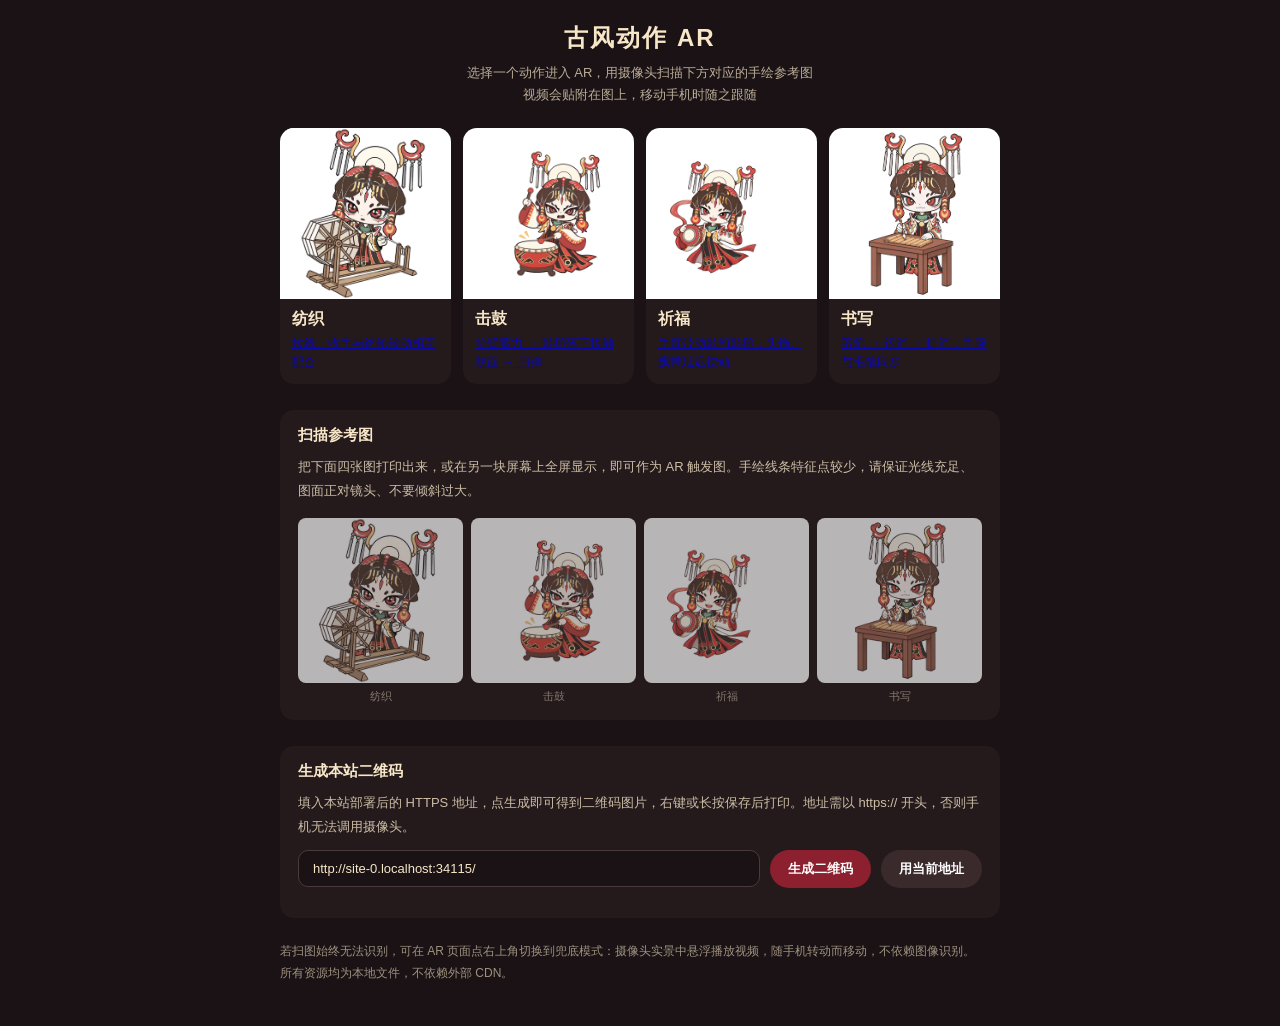
==== index.html @ 64b0b8af "Deploy 古风动作 AR 网页：四个动作图像追踪 + 陀螺仪兜底" ====
<!DOCTYPE html>
<html lang="zh-CN">
<head>
<meta charset="UTF-8">
<meta name="viewport" content="width=device-width, initial-scale=1.0, viewport-fit=cover">
<meta name="apple-mobile-web-app-capable" content="yes">
<link rel="icon" href="data:,">
<title>古风动作 AR</title>
<style>
  * { box-sizing: border-box; -webkit-tap-highlight-color: transparent; }
  html, body { margin: 0; padding: 0; background: #1a1214; color: #f7e7c8; font-family: -apple-system, "PingFang SC", "Microsoft YaHei", sans-serif; }
  body { min-height: 100vh; padding: calc(22px + env(safe-area-inset-top)) 16px calc(30px + env(safe-area-inset-bottom)); }
  .wrap { max-width: 720px; margin: 0 auto; }
  header { text-align: center; margin-bottom: 22px; }
  h1 { font-size: 24px; margin: 0 0 8px; font-weight: 700; letter-spacing: 2px; }
  .sub { font-size: 13px; line-height: 1.7; opacity: .72; margin: 0; }
  .grid { display: grid; grid-template-columns: repeat(2, 1fr); gap: 12px; }
  @media (min-width: 620px) { .grid { grid-template-columns: repeat(4, 1fr); } }
  .card { position: relative; display: block; padding: 0; border: 0; border-radius: 14px; overflow: hidden; background: #241a1c; cursor: pointer; text-align: left; transition: transform .15s; }
  .card:active { transform: scale(.97); }
  .thumb { width: 100%; aspect-ratio: 1/1; object-fit: contain; background: #fff; display: block; }
  .cap { padding: 10px 12px 13px; }
  .cap b { display: block; font-size: 16px; margin-bottom: 4px; color: #f7e7c8; }
  .cap span { display: block; font-size: 12px; line-height: 1.55; opacity: .68; }
  .sec { margin-top: 26px; padding: 16px 18px; border-radius: 14px; background: #241a1c; }
  .sec h2 { font-size: 15px; margin: 0 0 10px; }
  .sec p { font-size: 13px; line-height: 1.8; margin: 0 0 8px; opacity: .8; }
  .sec p:last-child { margin-bottom: 0; }
  .row { display: flex; gap: 10px; flex-wrap: wrap; align-items: center; margin-top: 12px; }
  .btn { appearance: none; border: 0; border-radius: 999px; padding: 10px 18px; font-size: 13px; font-weight: 600; color: #fff; background: #8c202e; cursor: pointer; }
  .btn.ghost { background: #3a2a2c; }
  input[type=text] { flex: 1 1 200px; min-width: 0; padding: 10px 14px; border-radius: 10px; border: 1px solid #4a3a3c; background: #1a1214; color: #f7e7c8; font-size: 13px; }
  #qrbox { margin-top: 14px; text-align: center; }
  #qrbox canvas, #qrbox img { border-radius: 10px; background: #fff; padding: 8px; max-width: 100%; }
  #qrtext { font-size: 12px; opacity: .66; margin-top: 8px; word-break: break-all; }
  .ref { display: grid; grid-template-columns: repeat(4, 1fr); gap: 8px; margin-top: 12px; }
  .ref img { width: 100%; aspect-ratio: 1/1; object-fit: contain; background: #fff; border-radius: 8px; }
  .ref div { font-size: 11px; text-align: center; margin-top: 4px; opacity: .68; }
  .note { margin-top: 22px; font-size: 12px; line-height: 1.85; opacity: .6; }
</style>
</head>
<body>
<div class="wrap">
  <header>
    <h1>古风动作 AR</h1>
    <p class="sub">选择一个动作进入 AR，用摄像头扫描下方对应的手绘参考图<br>视频会贴附在图上，移动手机时随之跟随</p>
  </header>

  <div class="grid" id="grid"></div>

  <div class="sec">
    <h2>扫描参考图</h2>
    <p>把下面四张图打印出来，或在另一块屏幕上全屏显示，即可作为 AR 触发图。手绘线条特征点较少，请保证光线充足、图面正对镜头、不要倾斜过大。</p>
    <div class="ref" id="ref"></div>
  </div>

  <div class="sec">
    <h2>生成本站二维码</h2>
    <p>填入本站部署后的 HTTPS 地址，点生成即可得到二维码图片，右键或长按保存后打印。地址需以 https:// 开头，否则手机无法调用摄像头。</p>
    <div class="row">
      <input type="text" id="urlin" placeholder="https://your-name.github.io/your-repo/">
      <button class="btn" id="gen">生成二维码</button>
      <button class="btn ghost" id="autourl">用当前地址</button>
    </div>
    <div id="qrbox"></div>
    <div id="qrtext"></div>
  </div>

  <p class="note">
    若扫图始终无法识别，可在 AR 页面点右上角切换到兜底模式：摄像头实景中悬浮播放视频，随手机转动而移动，不依赖图像识别。<br>
    所有资源均为本地文件，不依赖外部 CDN。
  </p>
</div>

<script src="assets/actions.js"></script>
<script src="assets/lib/qrcode.bundle.min.js"></script>
<script>
(function () {
  'use strict';
  var grid = document.getElementById('grid');
  var ref = document.getElementById('ref');

  window.AR_ORDER.forEach(function (key) {
    var a = window.getAction(key);
    var card = document.createElement('a');
    card.className = 'card';
    card.href = 'ar.html?action=' + key + '&mode=ar';

    var img = document.createElement('img');
    img.className = 'thumb';
    img.src = a.img;
    img.alt = a.name;
    img.loading = 'lazy';
    card.appendChild(img);

    var cap = document.createElement('div');
    cap.className = 'cap';
    cap.innerHTML = '<b></b><span></span>';
    cap.querySelector('b').textContent = a.name;
    cap.querySelector('span').textContent = a.desc;
    card.appendChild(cap);
    grid.appendChild(card);

    var cell = document.createElement('div');
    var rimg = document.createElement('img');
    rimg.src = a.img;
    rimg.alt = a.name + ' 参考图';
    rimg.loading = 'lazy';
    var rlab = document.createElement('div');
    rlab.textContent = a.name;
    cell.appendChild(rimg);
    cell.appendChild(rlab);
    ref.appendChild(cell);
  });

  // 预填当前站点根地址
  var urlin = document.getElementById('urlin');
  var base = location.href.split('?')[0].replace(/\/[^\/]*$/, '/');
  urlin.value = base;

  document.getElementById('autourl').addEventListener('click', function () {
    urlin.value = base;
  });

  function render(u) {
    var box = document.getElementById('qrbox');
    var txt = document.getElementById('qrtext');
    box.innerHTML = '';
    txt.textContent = '';
    if (!/^https:\/\//i.test(u)) {
      txt.textContent = '地址必须以 https:// 开头，否则手机扫码后无法调用摄像头。';
      return;
    }
    if (!window.QRCode) {
      txt.textContent = '二维码库未加载。';
      return;
    }
    var canvas = document.createElement('canvas');
    box.appendChild(canvas);
    window.QRCode.toCanvas(canvas, u, {
      width: 260,
      margin: 2,
      errorCorrectionLevel: 'M',
      color: { dark: '#1a1214', light: '#ffffff' }
    }, function (err) {
      if (err) { txt.textContent = '生成失败：' + err.message; return; }
      txt.textContent = u;
      var dl = document.createElement('a');
      dl.className = 'btn ghost';
      dl.style.display = 'inline-block';
      dl.style.marginTop = '10px';
      dl.textContent = '下载二维码';
      dl.download = 'ar-qrcode.png';
      dl.href = canvas.toDataURL('image/png');
      document.getElementById('qrbox').appendChild(dl);
    });
  }

  document.getElementById('gen').addEventListener('click', function () {
    render(urlin.value.trim());
  });
  urlin.addEventListener('keydown', function (e) {
    if (e.key === 'Enter') render(urlin.value.trim());
  });
})();
</script>
</body>
</html>
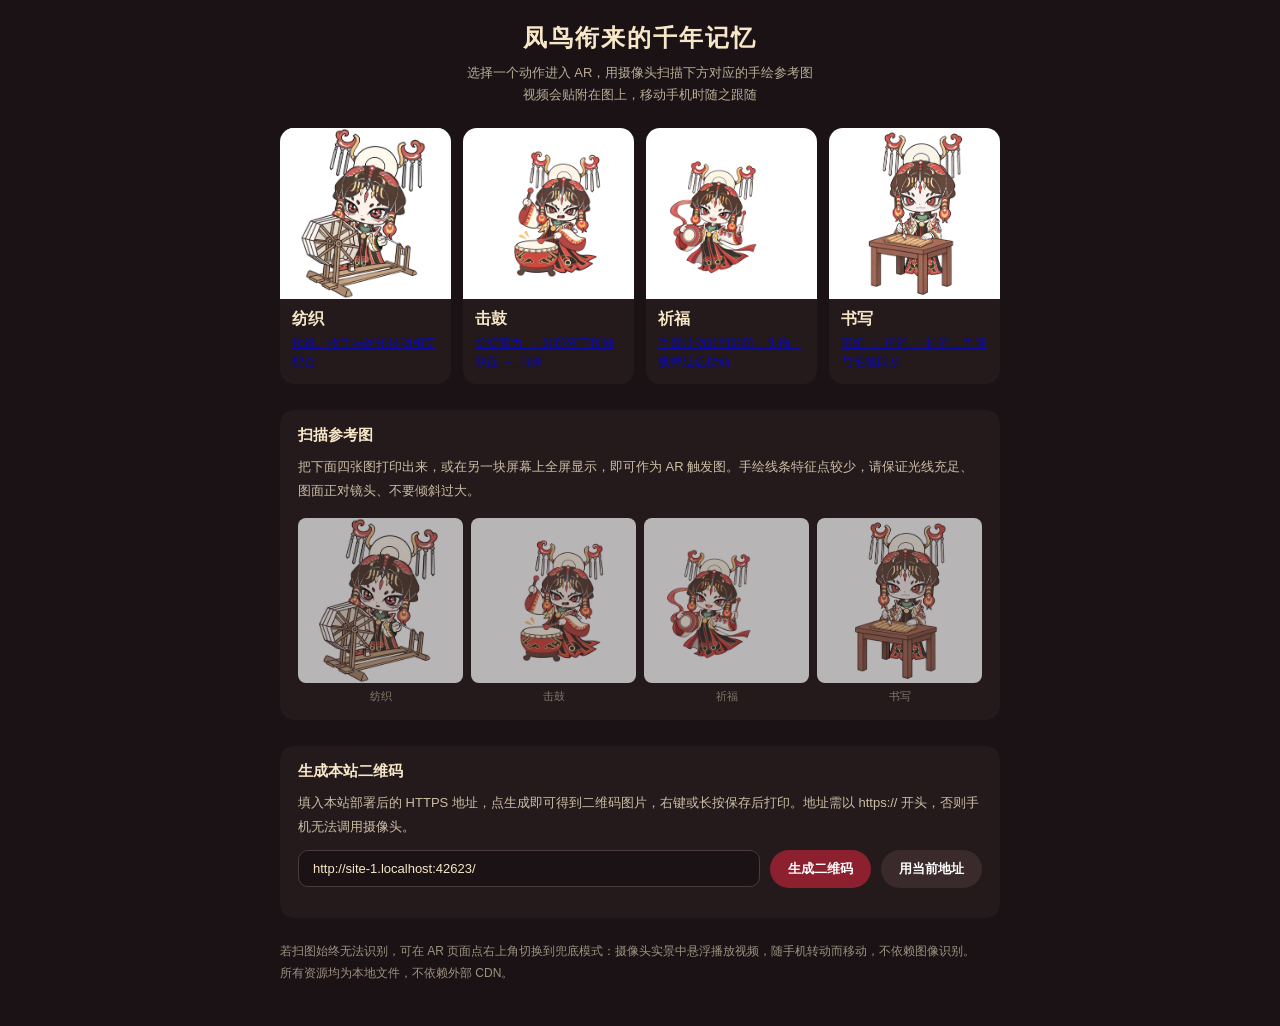
==== commit 125afa17: "Set exhibition title and transparent AR animation background" ====
--- a/index.html
+++ b/index.html
@@ -5,7 +5,7 @@
 <meta name="viewport" content="width=device-width, initial-scale=1.0, viewport-fit=cover">
 <meta name="apple-mobile-web-app-capable" content="yes">
 <link rel="icon" href="data:,">
-<title>古风动作 AR</title>
+<title>凤鸟衔来的千年记忆</title>
 <style>
   * { box-sizing: border-box; -webkit-tap-highlight-color: transparent; }
   html, body { margin: 0; padding: 0; background: #1a1214; color: #f7e7c8; font-family: -apple-system, "PingFang SC", "Microsoft YaHei", sans-serif; }
@@ -42,7 +42,7 @@
 <body>
 <div class="wrap">
   <header>
-    <h1>古风动作 AR</h1>
+    <h1>凤鸟衔来的千年记忆</h1>
     <p class="sub">选择一个动作进入 AR，用摄像头扫描下方对应的手绘参考图<br>视频会贴附在图上，移动手机时随之跟随</p>
   </header>
 
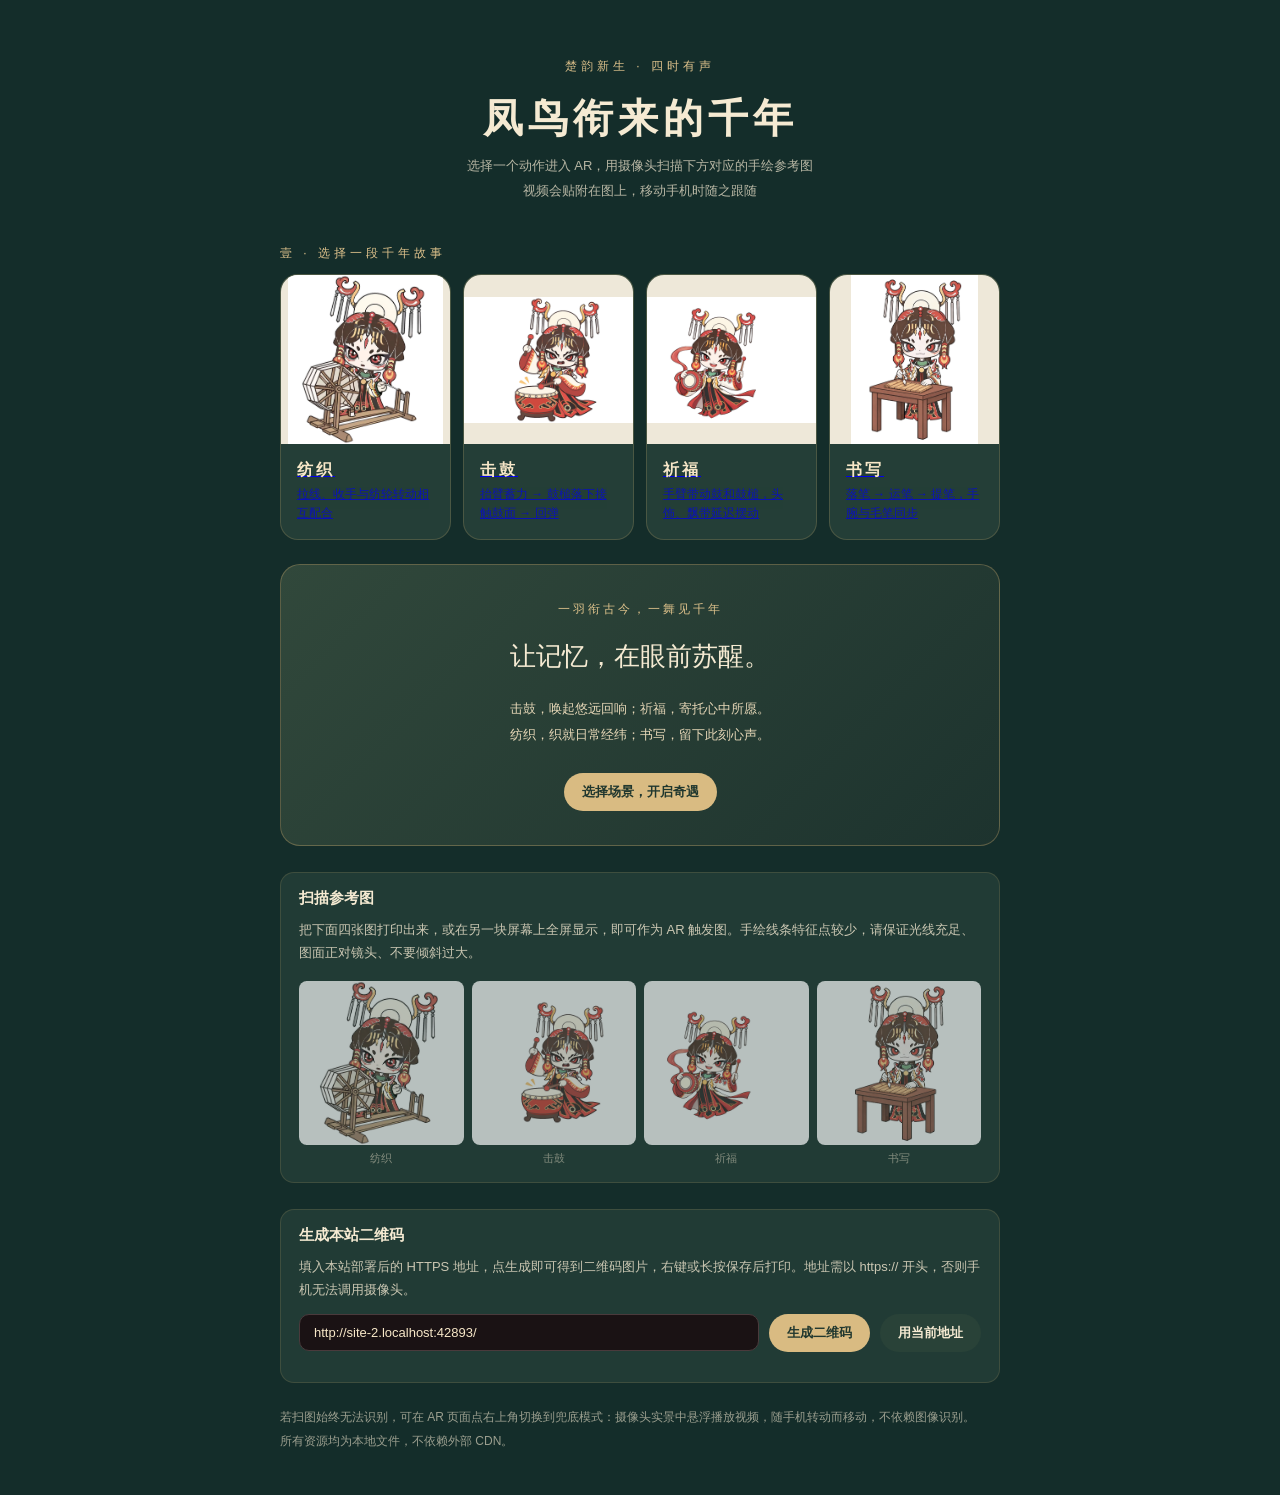
==== commit 08aca795: "Enrich AR presentation and rename to 凤鸟衔来的千年" ====
--- a/index.html
+++ b/index.html
@@ -5,7 +5,7 @@
 <meta name="viewport" content="width=device-width, initial-scale=1.0, viewport-fit=cover">
 <meta name="apple-mobile-web-app-capable" content="yes">
 <link rel="icon" href="data:,">
-<title>凤鸟衔来的千年记忆</title>
+<title>凤鸟衔来的千年</title>
 <style>
   * { box-sizing: border-box; -webkit-tap-highlight-color: transparent; }
   html, body { margin: 0; padding: 0; background: #1a1214; color: #f7e7c8; font-family: -apple-system, "PingFang SC", "Microsoft YaHei", sans-serif; }
@@ -38,15 +38,15 @@
   .ref div { font-size: 11px; text-align: center; margin-top: 4px; opacity: .68; }
   .note { margin-top: 22px; font-size: 12px; line-height: 1.85; opacity: .6; }
 </style>
-</head>
+<link rel="stylesheet" href="assets/story.css"></head>
 <body>
 <div class="wrap">
-  <header>
-    <h1>凤鸟衔来的千年记忆</h1>
+  <header><div class="eyebrow">楚韵新生 · 四时有声</div>
+    <h1>凤鸟衔来的千年</h1>
     <p class="sub">选择一个动作进入 AR，用摄像头扫描下方对应的手绘参考图<br>视频会贴附在图上，移动手机时随之跟随</p>
   </header>
 
-  <div class="grid" id="grid"></div>
+<p class="chapter">壹 · 选择一段千年故事</p><div class="grid" id="grid"></div><section class="story"><span>一羽衔古今，一舞见千年</span><h2>让记忆，在眼前苏醒。</h2><p>击鼓，唤起悠远回响；祈福，寄托心中所愿。<br>纺织，织就日常经纬；书写，留下此刻心声。</p><a href="ar.html?action=drum&mode=ar" id="hero-start" class="btn">选择场景，开启奇遇</a></section>
 
   <div class="sec">
     <h2>扫描参考图</h2>
@@ -80,6 +80,7 @@
   var grid = document.getElementById('grid');
   var ref = document.getElementById('ref');
 
+  document.getElementById('hero-start').href='ar.html?action='+window.AR_ORDER[0]+'&mode=ar';
   window.AR_ORDER.forEach(function (key) {
     var a = window.getAction(key);
     var card = document.createElement('a');
--- a/assets/story.css
+++ b/assets/story.css
@@ -0,0 +1,2 @@
+/* Presentation only: preserve existing tracking and video materials. */
+:root{--gold:#ddc18b;--ink:#142d2a;--paper:#f5ead2}body{color:var(--paper);background:var(--ink);font-family:"PingFang SC","Microsoft YaHei",sans-serif}.eyebrow,.chapter{letter-spacing:4px;color:var(--gold);font-size:12px}.eyebrow{margin:16px 0}header h1{font-family:"Songti SC",SimSun,serif;font-size:clamp(26px,5vw,40px);letter-spacing:5px}header{padding:20px 0}.sub{line-height:1.9!important}.card{border:1px solid #b4996544;border-radius:18px;background:#243e37}.card .thumb{background:#eee8d9}.cap{padding:16px}.cap b{letter-spacing:3px}.sec{background:#213b35;border:1px solid #b4996533}.story{padding:34px 22px;margin:24px 0;background:linear-gradient(135deg,#31483b,#1d332e);border:1px solid #b4996566;border-radius:20px;text-align:center}.story span{font-size:12px;letter-spacing:3px;color:var(--gold)}.story h2{font-family:SimSun,serif;font-weight:400;font-size:26px}.story p{font-size:13px;line-height:2;color:#e6d7b7}.story a{display:inline-block;text-decoration:none;margin-top:12px}.btn{background:#d9bb82;color:#20372e}.btn.ghost{background:#294238;color:#f5ead2}.note{line-height:2}#start-overlay{background:radial-gradient(ellipse at 50% 30%,#365344,#142a26 75%)}#start-overlay h1{font-family:SimSun,serif;line-height:1.7;letter-spacing:3px}#story-title{position:fixed;top:calc(76px + env(safe-area-inset-top));left:22px;z-index:39;color:#f5ead2;text-shadow:0 2px 12px #000;pointer-events:none}#story-title small{font-size:11px;letter-spacing:3px;color:#e4c58c}#story-title h1{font-size:22px;letter-spacing:3px;font-family:SimSun,serif;font-weight:400}#name-badge{font-size:11px;background:#243e37d9}#story-controls{position:fixed;z-index:42;bottom:0;left:0;right:0;padding:15px 16px calc(18px + env(safe-area-inset-bottom));background:linear-gradient(transparent,#132b27f2 25%);color:#f5ead2;text-align:center}#scene-tabs{display:flex;justify-content:center;gap:8px;margin:8px 0 16px}#scene-tabs a{padding:10px 16px;border-radius:24px;text-decoration:none;color:#e5d5b4;border:1px solid #b49a69;background:#213b35dd;font-size:14px}#scene-tabs a.selected{background:#ddc18b;color:#142d2a}.size-row{display:flex;align-items:center;justify-content:center;gap:10px;font-size:12px}.size-row input{width:35%;max-width:180px;accent-color:#ddc18b}.size-row button{color:#f5ead2;background:transparent;border:1px solid #b49a69;border-radius:18px;padding:6px 12px}#scene-story{font-size:12px;opacity:.8;line-height:1.6;margin:12px auto 0;max-width:560px}#tip{bottom:calc(180px + env(safe-area-inset-bottom));font-size:12px}#story-controls[hidden]{display:none}@media(max-height:580px){#story-title{display:none}#scene-story{display:none}#tip{bottom:140px}}
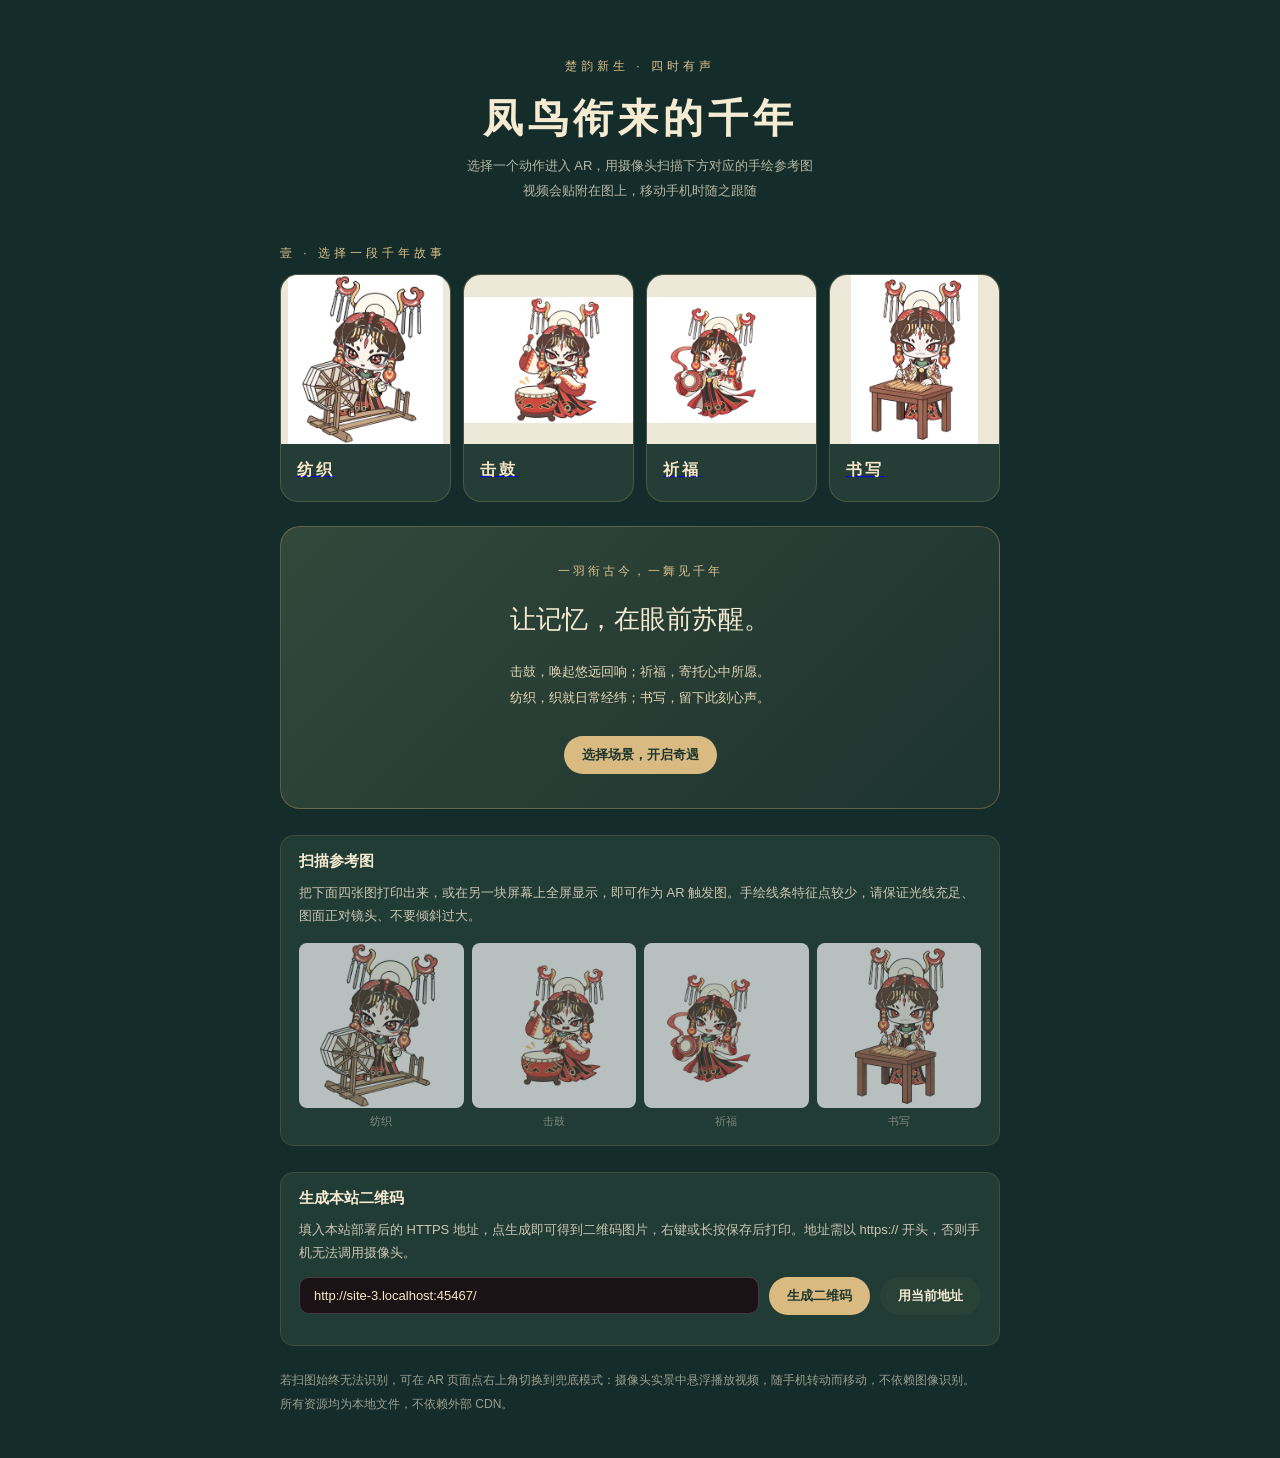
==== commit b54012bd: "Remove action descriptions from all four sections" ====
--- a/index.html
+++ b/index.html
@@ -96,9 +96,8 @@
 
     var cap = document.createElement('div');
     cap.className = 'cap';
-    cap.innerHTML = '<b></b><span></span>';
+    cap.innerHTML = '<b></b>';
     cap.querySelector('b').textContent = a.name;
-    cap.querySelector('span').textContent = a.desc;
     card.appendChild(cap);
     grid.appendChild(card);
 
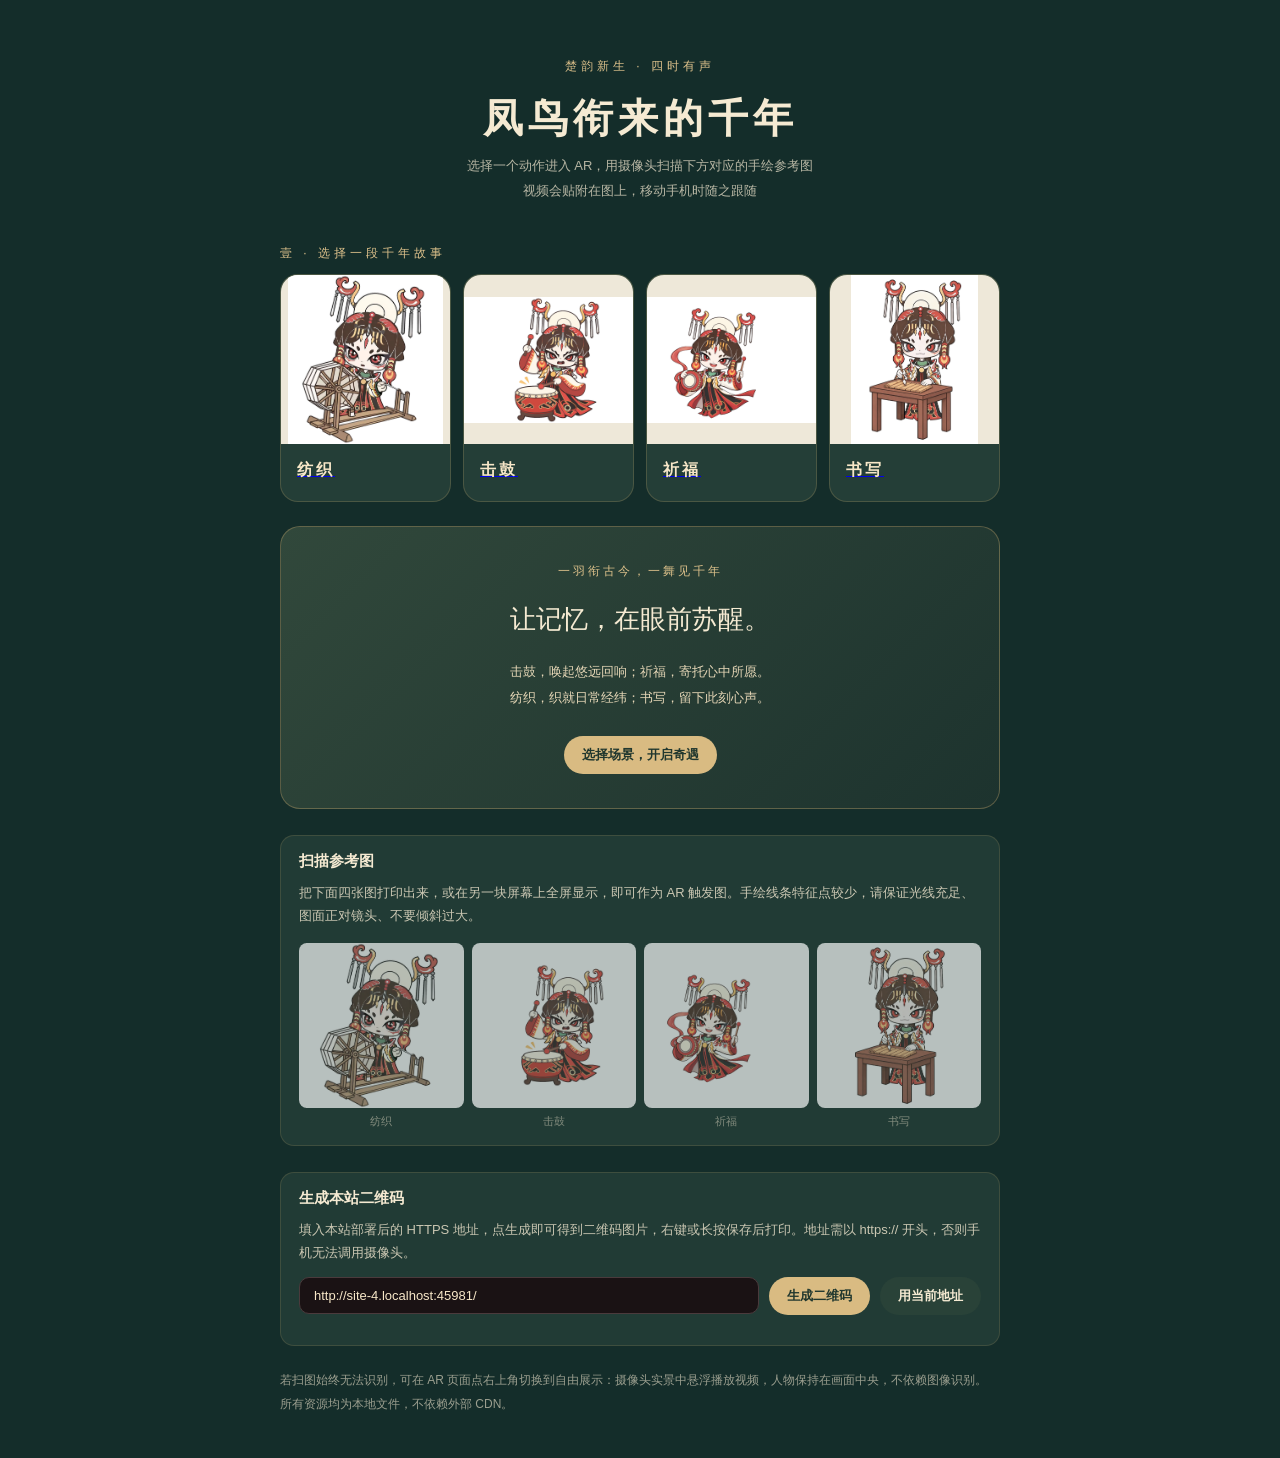
==== commit 6aed6840: "Rename fallback to free display and keep its character centered" ====
--- a/index.html
+++ b/index.html
@@ -67,7 +67,7 @@
   </div>
 
   <p class="note">
-    若扫图始终无法识别，可在 AR 页面点右上角切换到兜底模式：摄像头实景中悬浮播放视频，随手机转动而移动，不依赖图像识别。<br>
+    若扫图始终无法识别，可在 AR 页面点右上角切换到自由展示：摄像头实景中悬浮播放视频，人物保持在画面中央，不依赖图像识别。<br>
     所有资源均为本地文件，不依赖外部 CDN。
   </p>
 </div>
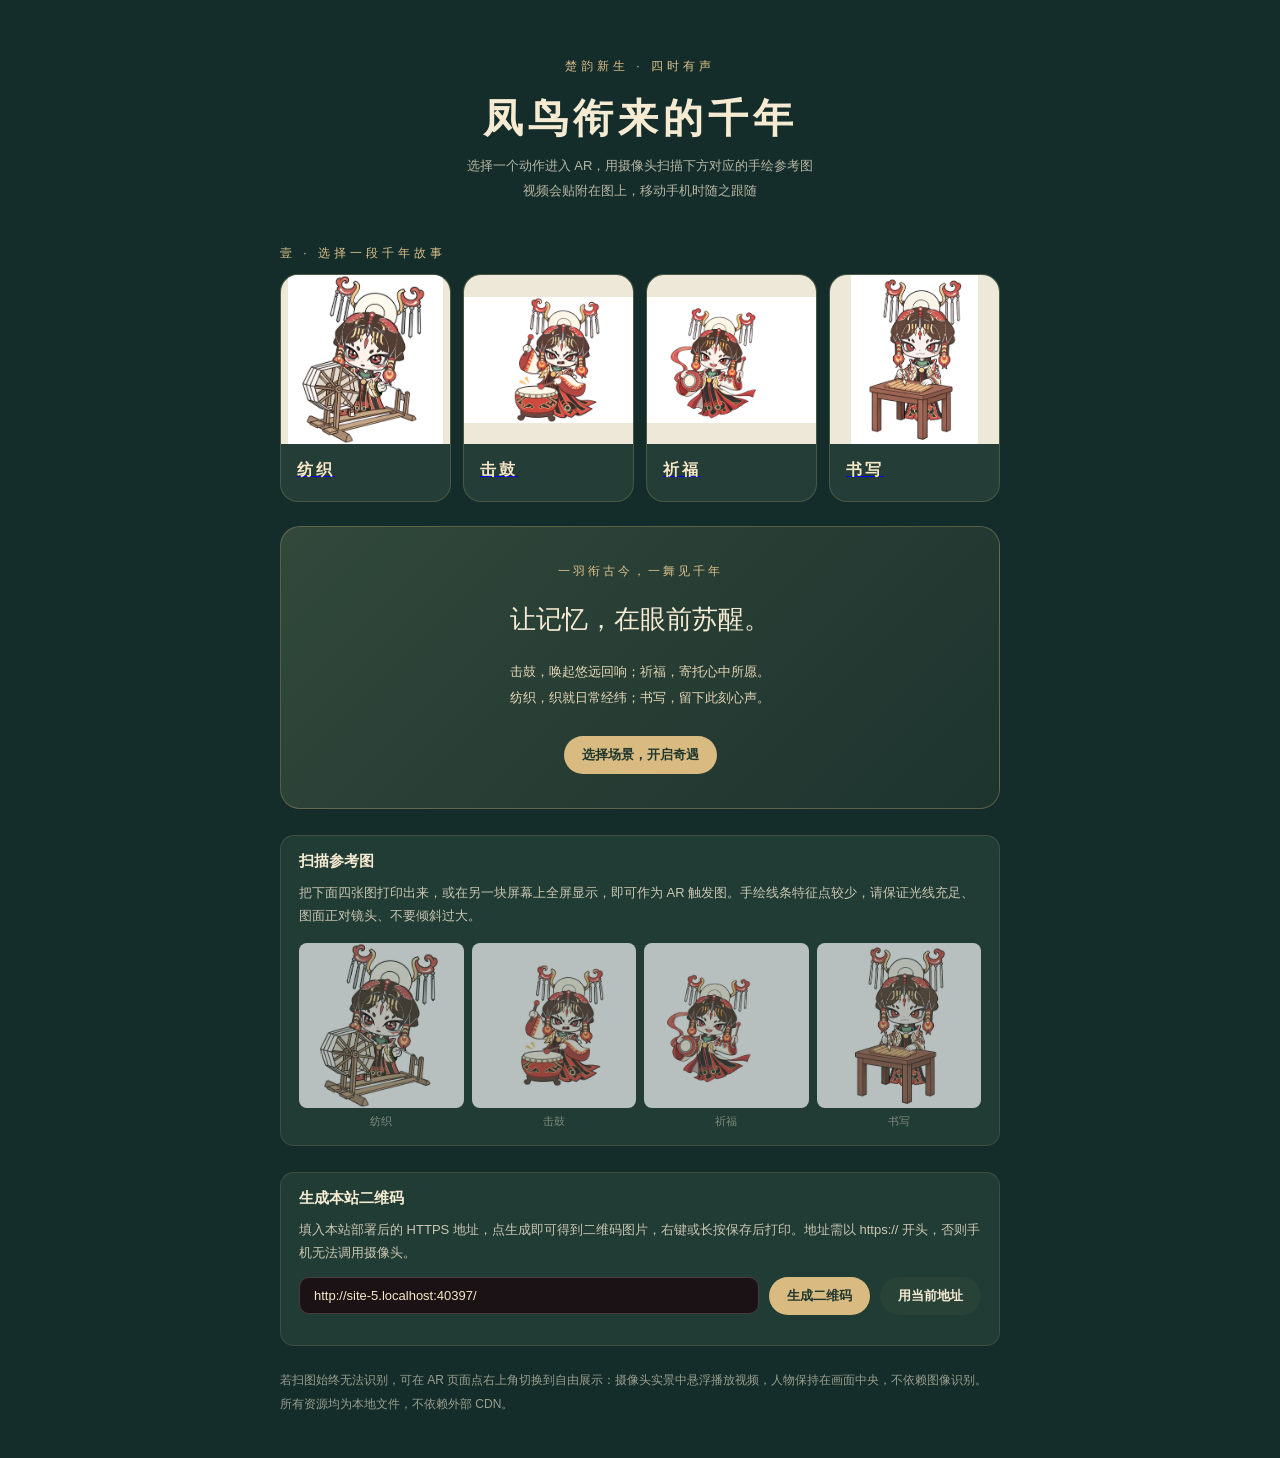
==== commit 74f7e656: "feat: 微信扫码适配 - 环境探测、超时降级与无需摄像头的展示模式" ====
--- a/index.html
+++ b/index.html
@@ -73,6 +73,7 @@
 </div>
 
 <script src="assets/actions.js"></script>
+<script src="assets/env-detect.js?v=wx1"></script>
 <script src="assets/lib/qrcode.bundle.min.js"></script>
 <script>
 (function () {
@@ -80,12 +81,37 @@
   var grid = document.getElementById('grid');
   var ref = document.getElementById('ref');
 
-  document.getElementById('hero-start').href='ar.html?action='+window.AR_ORDER[0]+'&mode=ar';
+  var ENV = window.AR_ENV || { isInAppBrowser: false, isWeChat: false };
+
+  // 微信内置浏览器对摄像头限制很严：给出明确提示与「不用摄像头」的入口，
+  // 保证扫码进来一定能看到内容，而不是卡在授权或白屏。
+  if (ENV.isInAppBrowser) {
+    var bar = document.createElement('div');
+    bar.id = 'wx-bar';
+    bar.style.cssText = 'margin:0 0 16px;padding:14px 16px;border-radius:12px;background:#3a2426;border:1px solid #5a3a3c;font-size:13px;line-height:1.75';
+    var h = document.createElement('b');
+    h.textContent = '当前在微信内打开';
+    h.style.cssText = 'display:block;margin-bottom:6px;font-size:14px';
+    var t = document.createElement('div');
+    t.textContent = '微信可能不允许网页调用摄像头。想看完整 AR 扫描效果，请' + ENV.openInBrowserHint() + '；也可以直接点下面的动作先看展示。';
+    var vb = document.createElement('button');
+    vb.className = 'btn';
+    vb.style.cssText = 'margin-top:10px';
+    vb.textContent = '先看展示（不用摄像头）';
+    vb.onclick = function () { location.href = 'ar.html?action=' + window.AR_ORDER[0] + '&mode=view'; };
+    bar.appendChild(h); bar.appendChild(t); bar.appendChild(vb);
+    var wrapEl = document.querySelector('.wrap');
+    wrapEl.insertBefore(bar, wrapEl.firstChild.nextSibling);
+  }
+
+  // 微信内卡片默认进展示模式（稳定可见）；外部浏览器仍直接进 AR
+  var entryMode = ENV.isInAppBrowser ? 'view' : 'ar';
+  document.getElementById('hero-start').href='ar.html?action='+window.AR_ORDER[0]+'&mode='+entryMode;
   window.AR_ORDER.forEach(function (key) {
     var a = window.getAction(key);
     var card = document.createElement('a');
     card.className = 'card';
-    card.href = 'ar.html?action=' + key + '&mode=ar';
+    card.href = 'ar.html?action=' + key + '&mode=' + entryMode;
 
     var img = document.createElement('img');
     img.className = 'thumb';
